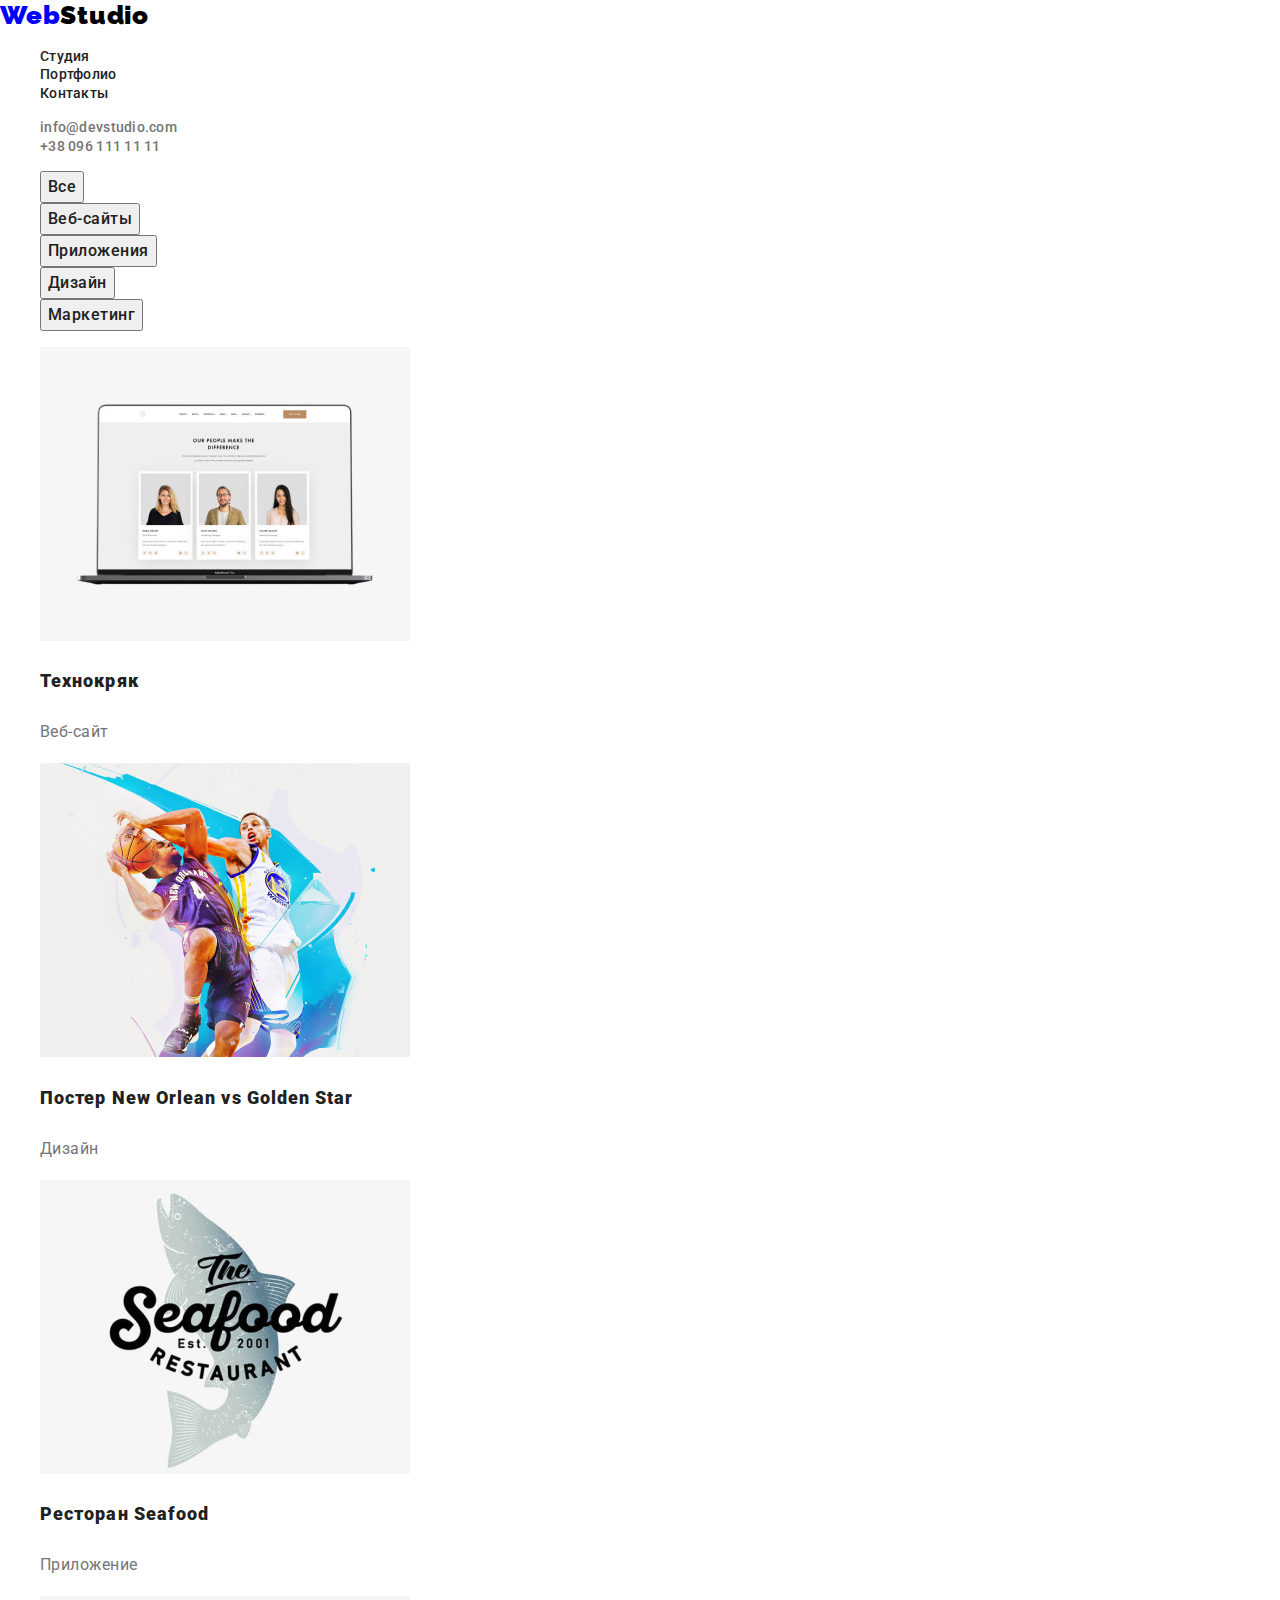
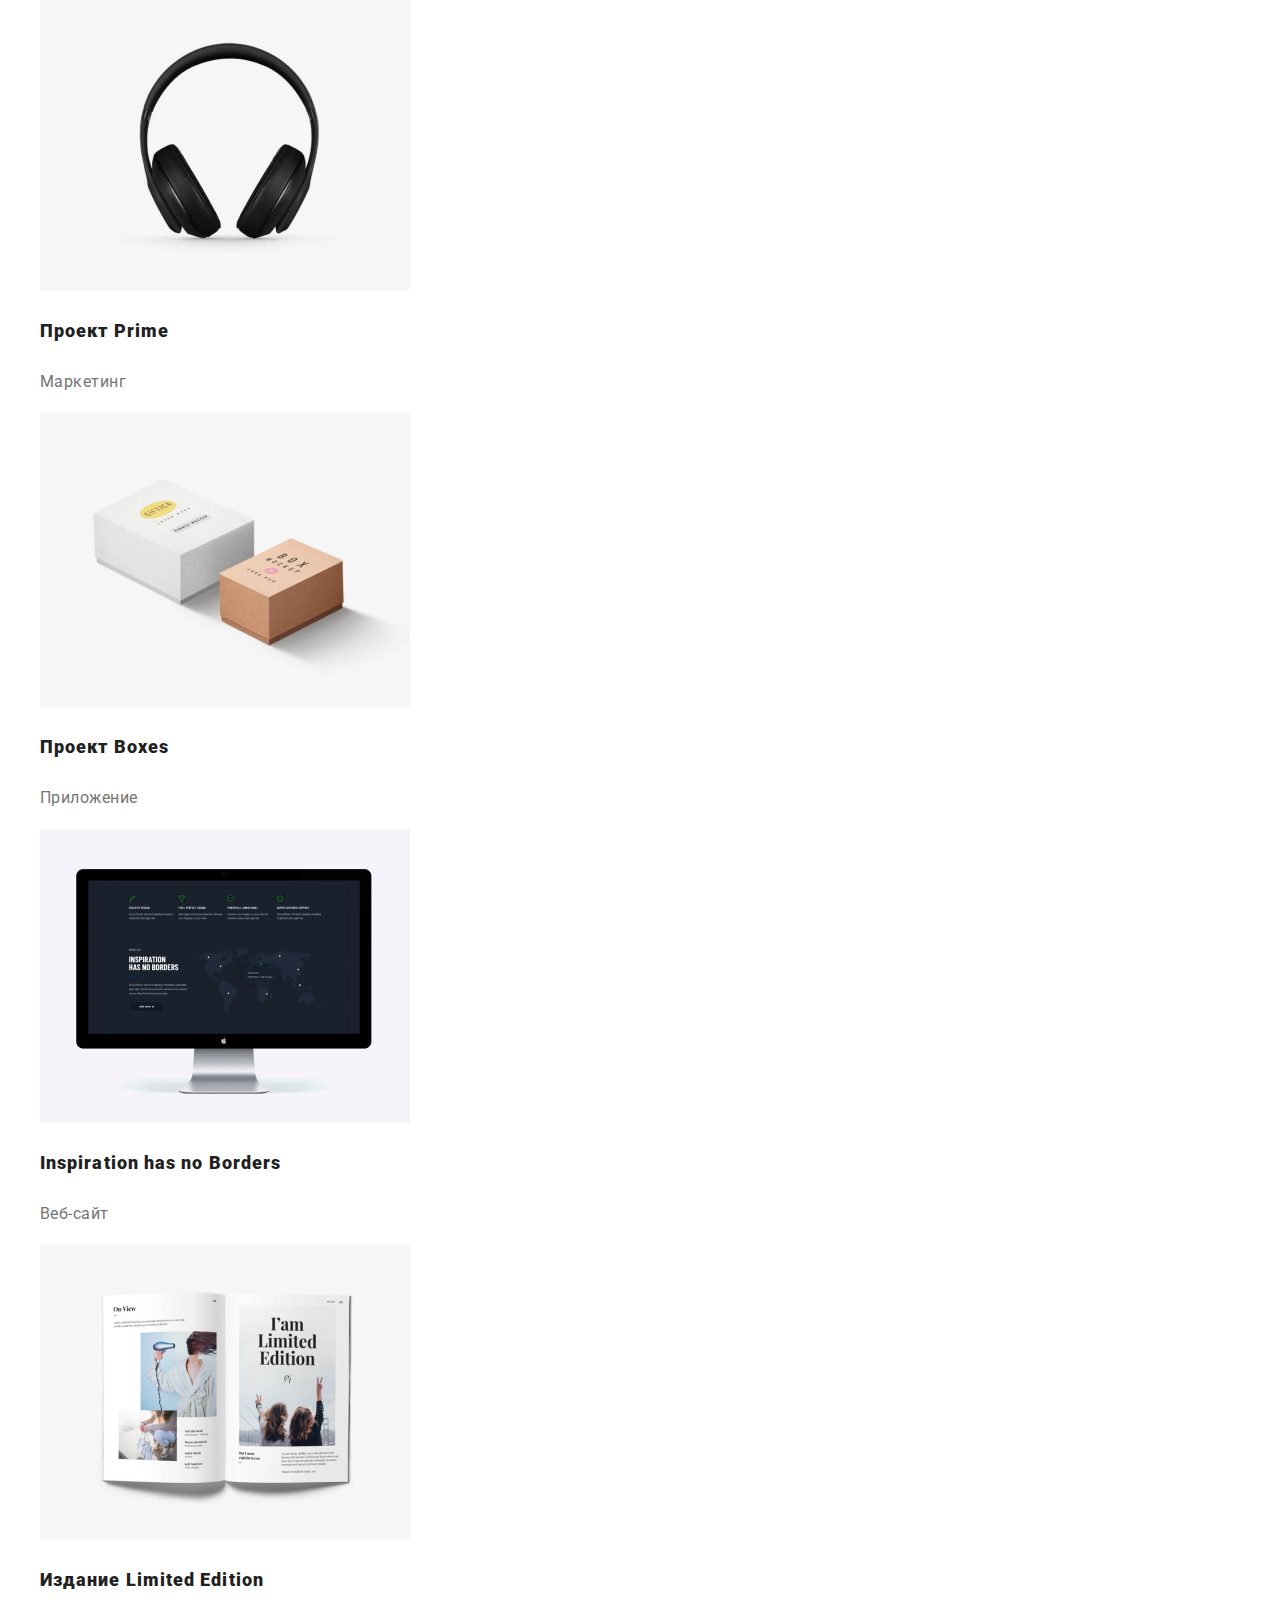
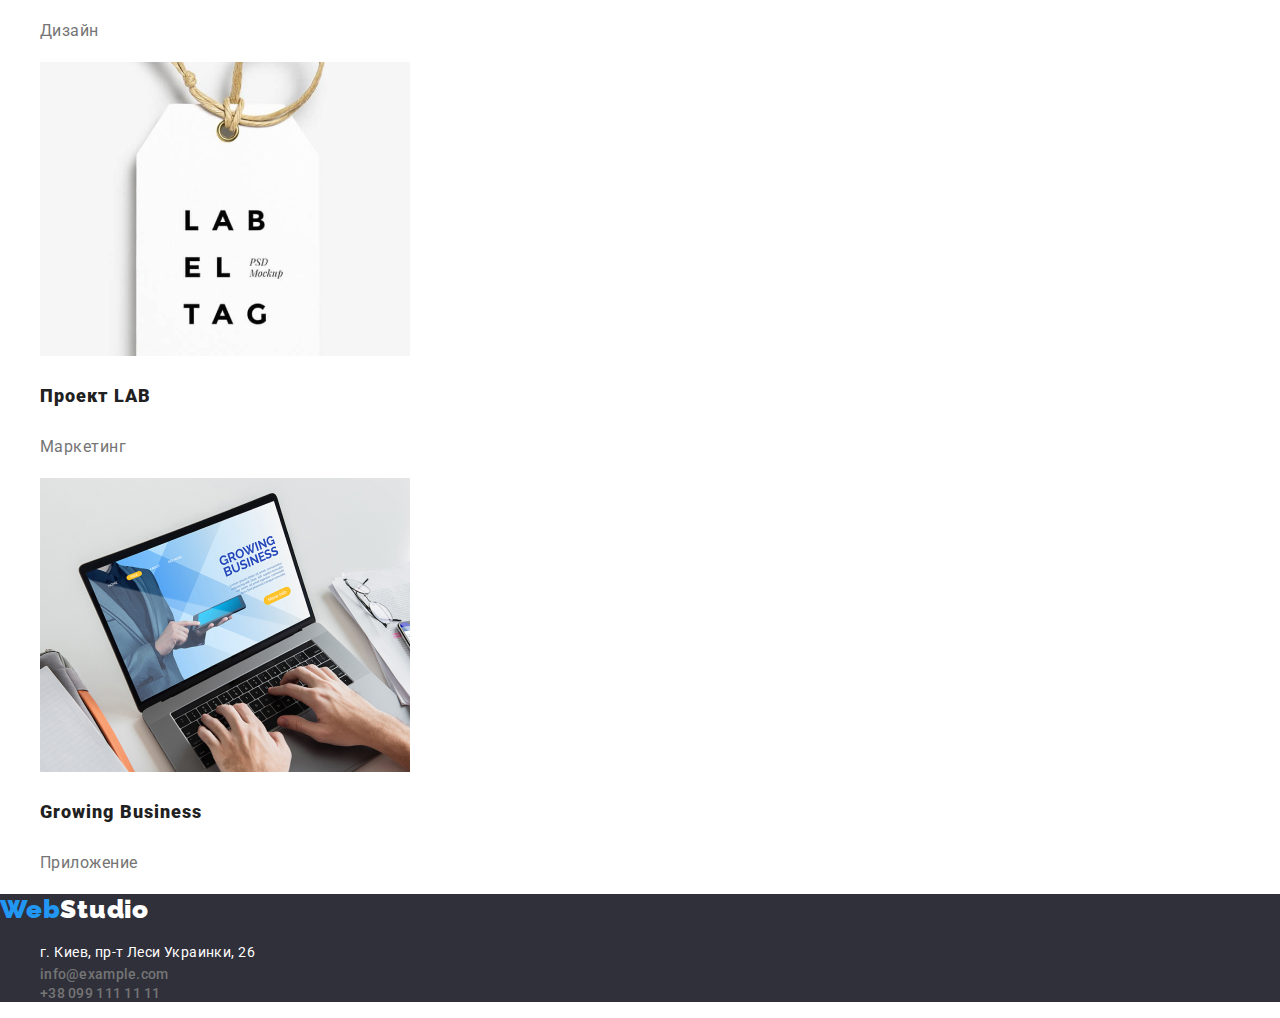
==== portfolio.html @ b01a0e2f "third homework" ====
<!DOCTYPE html>
<html lang="en">
  <head>
    <meta charset="UTF-8" />
    <meta name="viewport" content="width=device-width, initial-scale=1.0" />
    <title>Портфолио</title>
    <link rel="preconnect" href="https://fonts.gstatic.com" />
    <link
      href="https://fonts.googleapis.com/css2?family=Raleway:wght@700&family=Roboto:wght@400;500;700;900&display=swap"
      rel="stylesheet"
    />
    <link
      rel="stylesheet"
      href="https://cdnjs.cloudflare.com/ajax/libs/modern-normalize/1.0.0/modern-normalize.min.css"
    />
    <link rel="stylesheet" href="css/style.css" />
  </head>
  <body>
    <header>
      <nav class="nav-list">
        <a class="logo" href="index.html">
          Web<span class="logo-style">Studio</span></a
        >

        <ul>
          <li><a class="nav-links" href="./index.html">Студия</a></li>
          <li><a class="nav-links" href="./portfolio.html"> Портфолио </a></li>
          <li><a class="nav-links" href="#"> Контакты</a></li>
        </ul>
      </nav>
      <ul>
        <li class="mail">
          <a class="contact-info" href="mailto:info@devstudio.com">
            info@devstudio.com</a
          >
        </li>
        <li class="tel">
          <a class="contact-info" href="tel:+380961111111">
            +38 096 111 11 11</a
          >
        </li>
      </ul>
    </header>
    <main>
      <h1 hidden>filters</h1>
      <section>
        <ul>
          <li><button type="button" class="filter-button">Все</button></li>
          <li>
            <button type="button" class="filter-button">Веб-сайты</button>
          </li>
          <li>
            <button type="button" class="filter-button">Приложения</button>
          </li>
          <li><button type="button" class="filter-button">Дизайн</button></li>
          <li>
            <button type="button" class="filter-button">Маркетинг</button>
          </li>
        </ul>
        <h2 hidden>projects</h2>
        <ul class="projects-list">
          <li>
            <a href="#">
              <img
                src="./portfolio.html.img/techno-crack.jpg"
                width="370"
                height="294"
                alt="list of three persons on the laptop"
              />
              <h3>Технокряк</h3>
              <p>Веб-сайт</p>
            </a>
          </li>
          <li>
            <a href="#">
              <img
                src="./portfolio.html.img/poster.jpg"
                width="370"
                height="294"
                alt="New Orlean vs Golden Star Poster"
              />
              <h3>Постер New Orlean vs Golden Star</h3>
              <p>Дизайн</p>
            </a>
          </li>
          <li>
            <a href="#">
              <img
                src="./portfolio.html.img/seafood.jpg"
                width="370"
                height="294"
                alt="the seafood restaurant logo"
              />
              <h3>Ресторан Seafood</h3>
              <p>Приложение</p>
            </a>
          </li>
          <li>
            <a href="#">
              <img
                src="./portfolio.html.img/headphones.jpg"
                width="370"
                height="294"
                alt="headphones "
              />
              <h3>Проект Prime</h3>
              <p>Маркетинг</p>
            </a>
          </li>
          <li>
            <a href="#">
              <img
                src="./portfolio.html.img/boxes.jpg"
                width="370"
                height="294"
                alt="brown and white boxes"
              />
              <h3>Проект Boxes</h3>
              <p>Приложение</p>
            </a>
          </li>
          <li>
            <a href="#">
              <img
                src="./portfolio.html.img/monitor.jpg"
                width="370"
                height="294"
                alt="monitor with information on it "
              />
              <h3>Inspiration has no Borders</h3>
              <p>Веб-сайт</p>
            </a>
          </li>
          <li>
            <a href="#">
              <img
                src="./portfolio.html.img/limited-edition.jpg"
                width="370"
                height="294"
                alt="a book "
              />
              <h3>Издание Limited Edition</h3>
              <p>Дизайн</p>
            </a>
          </li>
          <li>
            <a href="#">
              <img
                src="./portfolio.html.img/lab.jpg"
                width="370"
                height="294"
                alt="labeltag"
              />
              <h3>Проект LAB</h3>
              <p>Маркетинг</p>
            </a>
          </li>
          <li>
            <a href="#">
              <img
                src="./portfolio.html.img/growing-buisiness.jpg"
                width="370"
                height="294"
                alt="a person works on laptop "
              />
              <h3>Growing Business</h3>
              <p>Приложение</p>
            </a>
          </li>
        </ul>
      </section>
    </main>
    <footer class="footer">
      <a href="index.html" class="logo">
        Web<span class="footer-logo-style">Studio</span></a
      >
      <address class="main-contacts">
        <ul>
          <li>
            <a
              class="address-on-map"
              href="https://goo.gl/maps/1etui27LHii61bxHA"
              target="_blank"
              ><span class="google-maps"
                >г. Киев, пр-т Леси Украинки, 26</span
              ></a
            >
          </li>
          <li>
            <a class="contact-info" href="mailto:info@example.com"
              >info@example.com</a
            >
          </li>
          <li>
            <a class="contact-info" href="tel:+380991111111">
              +38 099 111 11 11</a
            >
          </li>
        </ul>
      </address>
    </footer>
  </body>
</html>
---- css/style.css ----
:root {
  --mostly-used-color: #212121;
  --second-level-color: #757575;
  --accent-color: #2196f3;
}

body {
  color: var(--mostly-used-color);
  font-family: Roboto, sans-serif;
}

li {
  list-style: none;
}
a {
  text-decoration: none;
  color: inherit;
}

/* ========HEADER STYLES==========*/
.logo {
  font-family: Raleway;
  font-weight: 900;
  font-size: 26px;
  line-height: 1.192;
  letter-spacing: 0.03em;
  color: #2196f3;
}

.logo-style {
  color: #000000;
}

.nav-links {
  font-weight: 500;
  font-size: 14px;
  line-height: 1.142;
  letter-spacing: 0.02em;
}

.logo:hover,
.logo:focus {
  color: blue;
}
.nav-links:hover,
.nav-links:focus {
  color: var(--accent-color);
}

.contact-info {
  font-weight: 500;
  font-size: 14px;
  line-height: 1.142;
  letter-spacing: 0.02em;
  color: var(--second-level-color);
}
.contact-info:hover,
.contact-info:focus {
  color: #2196f3;
}
/* =========HERE ENDS HEADER STYLES====== */

/* ========== HERO STYLES ========= */
.solutions {
  font-weight: 900;
  font-size: 44px;
  line-height: 1.363;
  text-align: center;
  letter-spacing: 0.06em;
  text-transform: uppercase;
  color: #ffffff;
}

.hero-background {
  background-color: #2f303a;
}

.services {
  font-weight: 900;
  font-size: 16px;
  line-height: 1.875;
  text-align: center;
  letter-spacing: 0.06em;
  color: #ffffff;
  background-color: var(--accent-color);
  box-shadow: 0px 4px 4px rgba(0, 0, 0, 0.15);
  border-radius: 4px;
}

.services:hover,
.services:focus {
  color: black;
}
/* =========HERE ENDS HERO STYLES======== */

/* ===========MAIN STYLES==========  */
.opportunities-title {
  font-weight: 900;
  font-size: 14px;
  line-height: 1.142;
  letter-spacing: 0.03em;
  text-transform: uppercase;
}
.opportunities-description {
  font-weight: 400;
  font-size: 14px;
  line-height: 1.714;
  letter-spacing: 0.03em;
  color: var(--second-level-color);
}

.section-title {
  font-weight: 900;
  font-size: 36px;
  line-height: 1.167;
  text-align: center;
  letter-spacing: 0.03em;
}
.members-name {
  font-weight: 500;
  font-size: 16px;
  line-height: 1.187;
  letter-spacing: 0.03em;
}

.members-position {
  font-weight: 400;
  font-size: 16px;
  line-height: 1.187;
  letter-spacing: 0.03em;
  color: var(--second-level-color);
}
/* ==========HERE ENDS MAIN STYLES========== */

/* =========FOOTER STYLES========== */
.footer {
  background-color: #2f303a;
}

.footer-logo-style {
  color: #ffffff;
}

.main-contacts{font-family: inherit;
font-style: inherit;}
}

.google-maps{
font-weight: 400;
font-size: 14px;
line-height: 1.714;
letter-spacing: 0.03em;
color: #FFFFFF;
}

.address-on-map {
  font-weight: 400;
  font-size: 14px;
  line-height: 1.714;
  letter-spacing: 0.03em;
  color: #ffffff;
}
.address-on-map:hover,
.address-on-map:focus {
  color: var(--accent-color);
}
/* =======HERE ENDS FOOTER STYLES========= */

/* ======PORTFOLIO.HTML STYLES-"MAIN" PART======== */
.filter-button {
  font-weight: 500;
  font-size: 16px;
  line-height: 1.625;
  letter-spacing: 0.03em;
  color: var(--mostly-used-color);
}
.filter-button:hover,
.filter-button:focus {
  color: var(--accent-color);
}

.projects-list h3 {
  font-weight: 900;
  font-size: 18px;
  line-height: 2;
  letter-spacing: 0.06em;
  color: var(--mostly-used-color);
}
.projects-list p {
  font-weight: 400;
  font-size: 16px;
  line-height: 1.875;
  letter-spacing: 0.03em;
  color: var(--second-level-color);
}

.projects-list h3:hover,
.projects-list h3:focus {
  color: var(--accent-color);
}
.projects-list p:hover,
:focus {
  color: var(--accent-color);
}
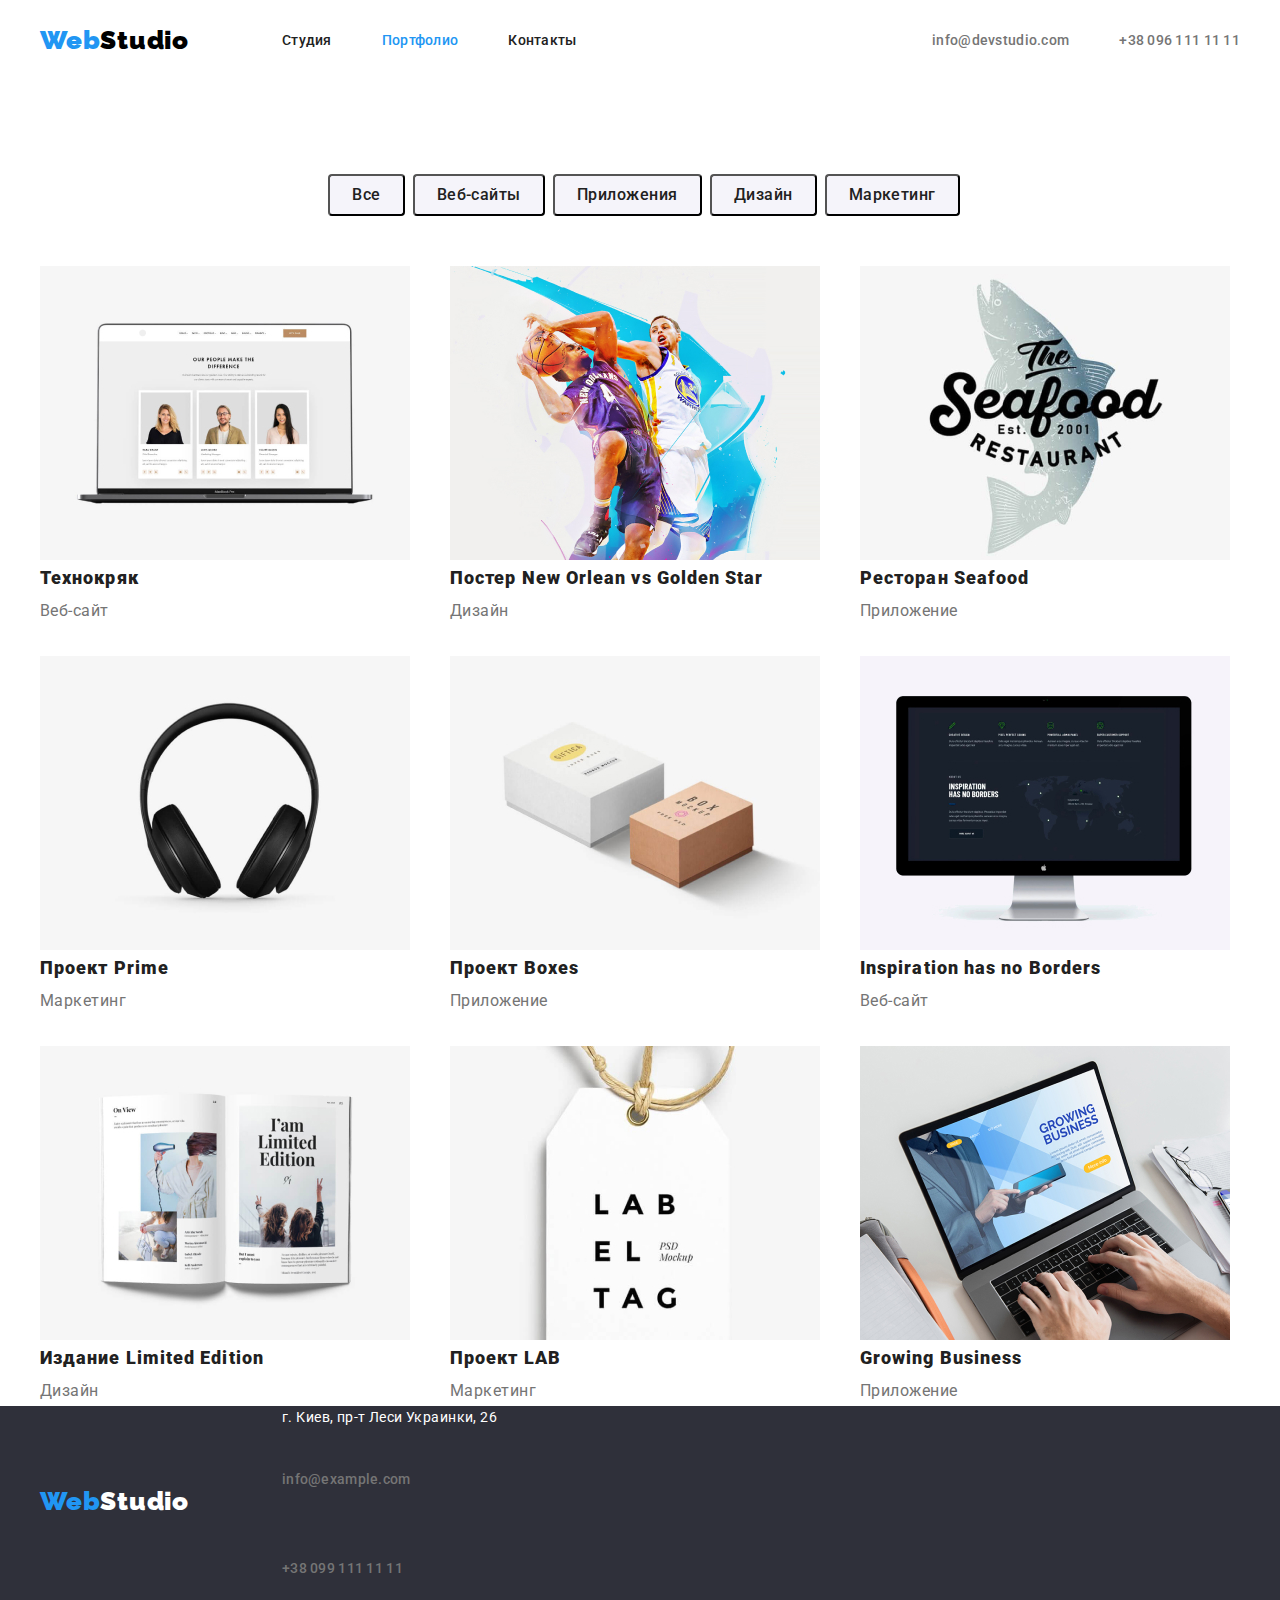
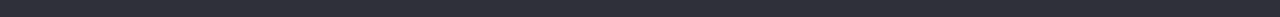
==== commit 85a93d71: "homework-3" ====
--- a/portfolio.html
+++ b/portfolio.html
@@ -16,35 +16,41 @@
     <link rel="stylesheet" href="css/style.css" />
   </head>
   <body>
-    <header>
-      <nav class="nav-list">
-        <a class="logo" href="index.html">
-          Web<span class="logo-style">Studio</span></a
-        >
-
-        <ul>
-          <li><a class="nav-links" href="./index.html">Студия</a></li>
-          <li><a class="nav-links" href="./portfolio.html"> Портфолио </a></li>
-          <li><a class="nav-links" href="#"> Контакты</a></li>
+    <header class="page-header">
+      <div class="container">
+        <nav class="site-nav">
+          <a class="logo" href="index.html">
+            Web<span class="logo-style">Studio</span></a
+          >
+          <ul class="flex-list">
+            <li class="flex-list-item">
+              <a class="nav-links " href="./index.html">Студия</a>
+            </li>
+            <li class="flex-list-item">
+              <a class="nav-links current" href="./portfolio.html"> Портфолио </a>
+            </li>
+            <li class="flex-list-item">
+              <a class="nav-links" href="#"> Контакты</a>
+            </li>
+          </ul>
+        </nav>
+        <ul class="contacts-nav">
+          <li class="contacts-nav-item">
+            <a class="contact-info" href="mailto:info@devstudio.com">
+              info@devstudio.com</a
+            >
+          </li>
+          <li class="contacts-nav-item">
+            <a class="contact-info" href="tel:+380961111111">
+              +38 096 111 11 11</a
+            >
+          </li>
         </ul>
-      </nav>
-      <ul>
-        <li class="mail">
-          <a class="contact-info" href="mailto:info@devstudio.com">
-            info@devstudio.com</a
-          >
-        </li>
-        <li class="tel">
-          <a class="contact-info" href="tel:+380961111111">
-            +38 096 111 11 11</a
-          >
-        </li>
-      </ul>
-    </header>
+      </div>
     <main>
       <h1 hidden>filters</h1>
       <section>
-        <ul>
+        <ul class="filter-button-list">
           <li><button type="button" class="filter-button">Все</button></li>
           <li>
             <button type="button" class="filter-button">Веб-сайты</button>
@@ -58,8 +64,9 @@
           </li>
         </ul>
         <h2 hidden>projects</h2>
-        <ul class="projects-list">
-          <li>
+        
+          <ul class="projects-list ">
+          <li class="projects-list-item">
             <a href="#">
               <img
                 src="./portfolio.html.img/techno-crack.jpg"
@@ -71,7 +78,7 @@
               <p>Веб-сайт</p>
             </a>
           </li>
-          <li>
+          <li class="projects-list-item">
             <a href="#">
               <img
                 src="./portfolio.html.img/poster.jpg"
@@ -83,7 +90,7 @@
               <p>Дизайн</p>
             </a>
           </li>
-          <li>
+          <li class="projects-list-item">
             <a href="#">
               <img
                 src="./portfolio.html.img/seafood.jpg"
@@ -95,7 +102,7 @@
               <p>Приложение</p>
             </a>
           </li>
-          <li>
+          <li class="projects-list-item">
             <a href="#">
               <img
                 src="./portfolio.html.img/headphones.jpg"
@@ -107,7 +114,7 @@
               <p>Маркетинг</p>
             </a>
           </li>
-          <li>
+          <li class="projects-list-item">
             <a href="#">
               <img
                 src="./portfolio.html.img/boxes.jpg"
@@ -119,7 +126,7 @@
               <p>Приложение</p>
             </a>
           </li>
-          <li>
+          <li class="projects-list-item">
             <a href="#">
               <img
                 src="./portfolio.html.img/monitor.jpg"
@@ -131,7 +138,7 @@
               <p>Веб-сайт</p>
             </a>
           </li>
-          <li>
+          <li class="projects-list-item">
             <a href="#">
               <img
                 src="./portfolio.html.img/limited-edition.jpg"
@@ -143,7 +150,7 @@
               <p>Дизайн</p>
             </a>
           </li>
-          <li>
+          <li class="projects-list-item">
             <a href="#">
               <img
                 src="./portfolio.html.img/lab.jpg"
@@ -155,7 +162,7 @@
               <p>Маркетинг</p>
             </a>
           </li>
-          <li>
+          <li class="projects-list-item">
             <a href="#">
               <img
                 src="./portfolio.html.img/growing-buisiness.jpg"
@@ -168,35 +175,38 @@
             </a>
           </li>
         </ul>
+      
       </section>
     </main>
-    <footer class="footer">
-      <a href="index.html" class="logo">
+   <footer class="footer">
+     <div class="container"> <a href="index.html" class="logo">
         Web<span class="footer-logo-style">Studio</span></a
       >
       <address class="main-contacts">
-        <ul>
-          <li>
-            <a
-              class="address-on-map"
-              href="https://goo.gl/maps/1etui27LHii61bxHA"
-              target="_blank"
-              ><span class="google-maps"
-                >г. Киев, пр-т Леси Украинки, 26</span
-              ></a
-            >
-          </li>
-          <li>
-            <a class="contact-info" href="mailto:info@example.com"
-              >info@example.com</a
-            >
-          </li>
-          <li>
-            <a class="contact-info" href="tel:+380991111111">
-              +38 099 111 11 11</a
-            >
-          </li>
-        </ul>
+       
+          <ul>
+            <li>
+              <a
+                class="address-on-map"
+                href="https://goo.gl/maps/1etui27LHii61bxHA"
+                target="_blank"
+                ><span class=""
+                  >г. Киев, пр-т Леси Украинки, 26</span
+                ></a
+              >
+            </li>
+            <li>
+              <a class="contact-info" href="mailto:info@example.com"
+                >info@example.com</a
+              >
+            </li>
+            <li>
+              <a class="contact-info" href="tel:+380991111111">
+                +38 099 111 11 11</a
+              >
+            </li>
+          </ul>
+        </div>
       </address>
     </footer>
   </body>
--- a/css/style.css
+++ b/css/style.css
@@ -8,6 +8,22 @@
   color: var(--mostly-used-color);
   font-family: Roboto, sans-serif;
 }
+ul,
+ol {
+  padding: 0;
+  margin: 0;
+}
+
+h1,
+h2,
+h3,
+h4,
+h5,
+h6,
+p {
+  margin: 0;
+  padding: 0;
+}
 
 li {
   list-style: none;
@@ -17,9 +33,43 @@
   color: inherit;
 }
 
+img {
+  display: block;
+}
+
 /* ========HEADER STYLES==========*/
+
+.page-header .container {
+  display: flex;
+  width: 1230px;
+  padding-right: 15px;
+  padding-left: 15px;
+  margin: 0 auto;
+  align-items: center;
+}
+
+.site-nav {
+  display: flex;
+  align-items: center;
+}
+.flex-list {
+  display: flex;
+}
+.flex-list .flex-list-item:not(:last-child) {
+  margin-right: 50px;
+}
+.contacts-nav {
+  display: flex;
+  margin-left: auto;
+}
+
+.contacts-nav .contacts-nav-item:not(:last-child) {
+  margin-right: 50px;
+}
+
 .logo {
   font-family: Raleway;
+  margin-right: 93px;
   font-weight: 900;
   font-size: 26px;
   line-height: 1.192;
@@ -33,9 +83,16 @@
 
 .nav-links {
   font-weight: 500;
-  font-size: 14px;
+  display: block;
+  font-size: 14px;
+  padding-bottom: 32px;
+  padding-top: 32px;
   line-height: 1.142;
   letter-spacing: 0.02em;
+}
+
+.current {
+  color: var(--accent-color);
 }
 
 .logo:hover,
@@ -47,6 +104,11 @@
   color: var(--accent-color);
 }
 
+.page-header .contact-info {
+  padding-top: 32px;
+  padding-bottom: 32px;
+}
+
 .contact-info {
   font-weight: 500;
   font-size: 14px;
@@ -63,6 +125,8 @@
 /* ========== HERO STYLES ========= */
 .solutions {
   font-weight: 900;
+  margin-top: 0;
+  margin-bottom: 40px;
   font-size: 44px;
   line-height: 1.363;
   text-align: center;
@@ -71,8 +135,9 @@
   color: #ffffff;
 }
 
-.hero-background {
+.hero-description {
   background-color: #2f303a;
+  text-align: center;
 }
 
 .services {
@@ -94,12 +159,38 @@
 /* =========HERE ENDS HERO STYLES======== */
 
 /* ===========MAIN STYLES==========  */
+
+.main-part .container {
+  display: flex;
+  width: 1230px;
+  margin: 0 auto;
+}
+
+.opportunities-list {
+  display: flex;
+  width: 1230px;
+  padding-right: 15px;
+  padding-left: 15px;
+}
+
+.opportunities-list-item {
+  width: 270px;
+  margin-top: 94px;
+  margin-right: 30px;
+  margin-left: auto;
+}
+
+.opportunities-list-item:last-child {
+  margin-right: 0px;
+}
 .opportunities-title {
   font-weight: 900;
   font-size: 14px;
   line-height: 1.142;
   letter-spacing: 0.03em;
   text-transform: uppercase;
+  margin-bottom: 10px;
+  align-items: center;
 }
 .opportunities-description {
   font-weight: 400;
@@ -114,13 +205,71 @@
   font-size: 36px;
   line-height: 1.167;
   text-align: center;
-  letter-spacing: 0.03em;
-}
+  margin-top: 94px;
+  letter-spacing: 0.03em;
+}
+
+.doings .container {
+  display: flex;
+  width: 1230px;
+  margin: 0 auto;
+  padding-left: 15px;
+  padding-right: 15px;
+}
+
+.doings-list {
+  display: flex;
+  padding-left: 15px;
+  padding-right: 15px;
+  margin-left: auto;
+  margin-bottom: 0px;
+}
+
+.doings-images {
+  margin-top: 50px;
+}
+.doings-images:not(:last-child) {
+  margin-right: 30px;
+}
+
+.team .container {
+  display: flex;
+  width: 1230px;
+  margin-left: auto;
+  margin-right: auto;
+  margin-top: 0px;
+  margin-bottom: 94px;
+  padding-left: 15px;
+  padding-right: 15px;
+  text-align: center;
+}
+
+.team-list {
+  display: flex;
+  width: 1230px;
+}
+
+.team-list-item {
+  margin-right: 30px;
+  box-shadow: 0px 1px 3px rgba(0, 0, 0, 0.12), 0px 1px 1px rgba(0, 0, 0, 0.14),
+    0px 2px 1px rgba(0, 0, 0, 0.2);
+  border-radius: 0px 0px 4px 4px;
+}
+
+.team-list-item:last-child {
+  margin-right: 0px;
+}
+
+.our-team {
+  margin-bottom: 50px;
+}
+
 .members-name {
   font-weight: 500;
   font-size: 16px;
   line-height: 1.187;
   letter-spacing: 0.03em;
+  margin-top: 30px;
 }
 
 .members-position {
@@ -129,6 +278,8 @@
   line-height: 1.187;
   letter-spacing: 0.03em;
   color: var(--second-level-color);
+  margin-top: 10px;
+  margin-bottom: 30px;
 }
 /* ==========HERE ENDS MAIN STYLES========== */
 
@@ -136,29 +287,49 @@
 .footer {
   background-color: #2f303a;
 }
+.footer .logo {
+  margin-bottom: 20px;
+  display: block;
+}
 
 .footer-logo-style {
   color: #ffffff;
 }
 
-.main-contacts{font-family: inherit;
-font-style: inherit;}
-}
-
-.google-maps{
-font-weight: 400;
-font-size: 14px;
-line-height: 1.714;
-letter-spacing: 0.03em;
-color: #FFFFFF;
+.main-contacts {
+  font-family: inherit;
+  font-style: inherit;
+}
+
+.main-contacts .contact-info {
+  margin-bottom: 9px;
+  display: block;
+}
+
+.footer .container {
+  width: 1230px;
+  padding-right: 15px;
+  padding-left: 15px;
+  margin-left: auto;
+  margin-right: auto;
+}
+
+.google-maps {
+  font-weight: 400;
+  font-size: 14px;
+  line-height: 1.714;
+  letter-spacing: 0.03em;
+  color: #ffffff;
 }
 
 .address-on-map {
   font-weight: 400;
+  display: block;
   font-size: 14px;
   line-height: 1.714;
   letter-spacing: 0.03em;
   color: #ffffff;
+  margin-bottom: 9px;
 }
 .address-on-map:hover,
 .address-on-map:focus {
@@ -167,16 +338,57 @@
 /* =======HERE ENDS FOOTER STYLES========= */
 
 /* ======PORTFOLIO.HTML STYLES-"MAIN" PART======== */
+
+.filter-button-list {
+  padding-right: 15px;
+  padding-left: 15px;
+  display: flex;
+  justify-content: center;
+  margin-top: 94px;
+}
+
 .filter-button {
   font-weight: 500;
+  padding-left: 22px;
+  padding-right: 22px;
+  padding-top: 6px;
+  padding-bottom: 6px;
   font-size: 16px;
   line-height: 1.625;
   letter-spacing: 0.03em;
   color: var(--mostly-used-color);
-}
+  margin-left: 8px;
+  background: #f5f4fa;
+  border-radius: 4px;
+}
+
 .filter-button:hover,
 .filter-button:focus {
   color: var(--accent-color);
+}
+
+.projects-list {
+  display: flex;
+  flex-wrap: wrap;
+  width: 1230px;
+  padding-right: 15px;
+  padding-left: 15px;
+  margin-left: auto;
+  margin-right: auto;
+  margin-top: 50px;
+}
+
+.projects-list-item {
+  width: 380px;
+  margin-bottom: 30px;
+  margin-right: 30px;
+}
+
+.projects-list-item:nth-child(3n) {
+  margin-right: 0px;
+}
+.projects-list-item:nth-last-child(-n + 3) {
+  margin-bottom: 0px;
 }
 
 .projects-list h3 {
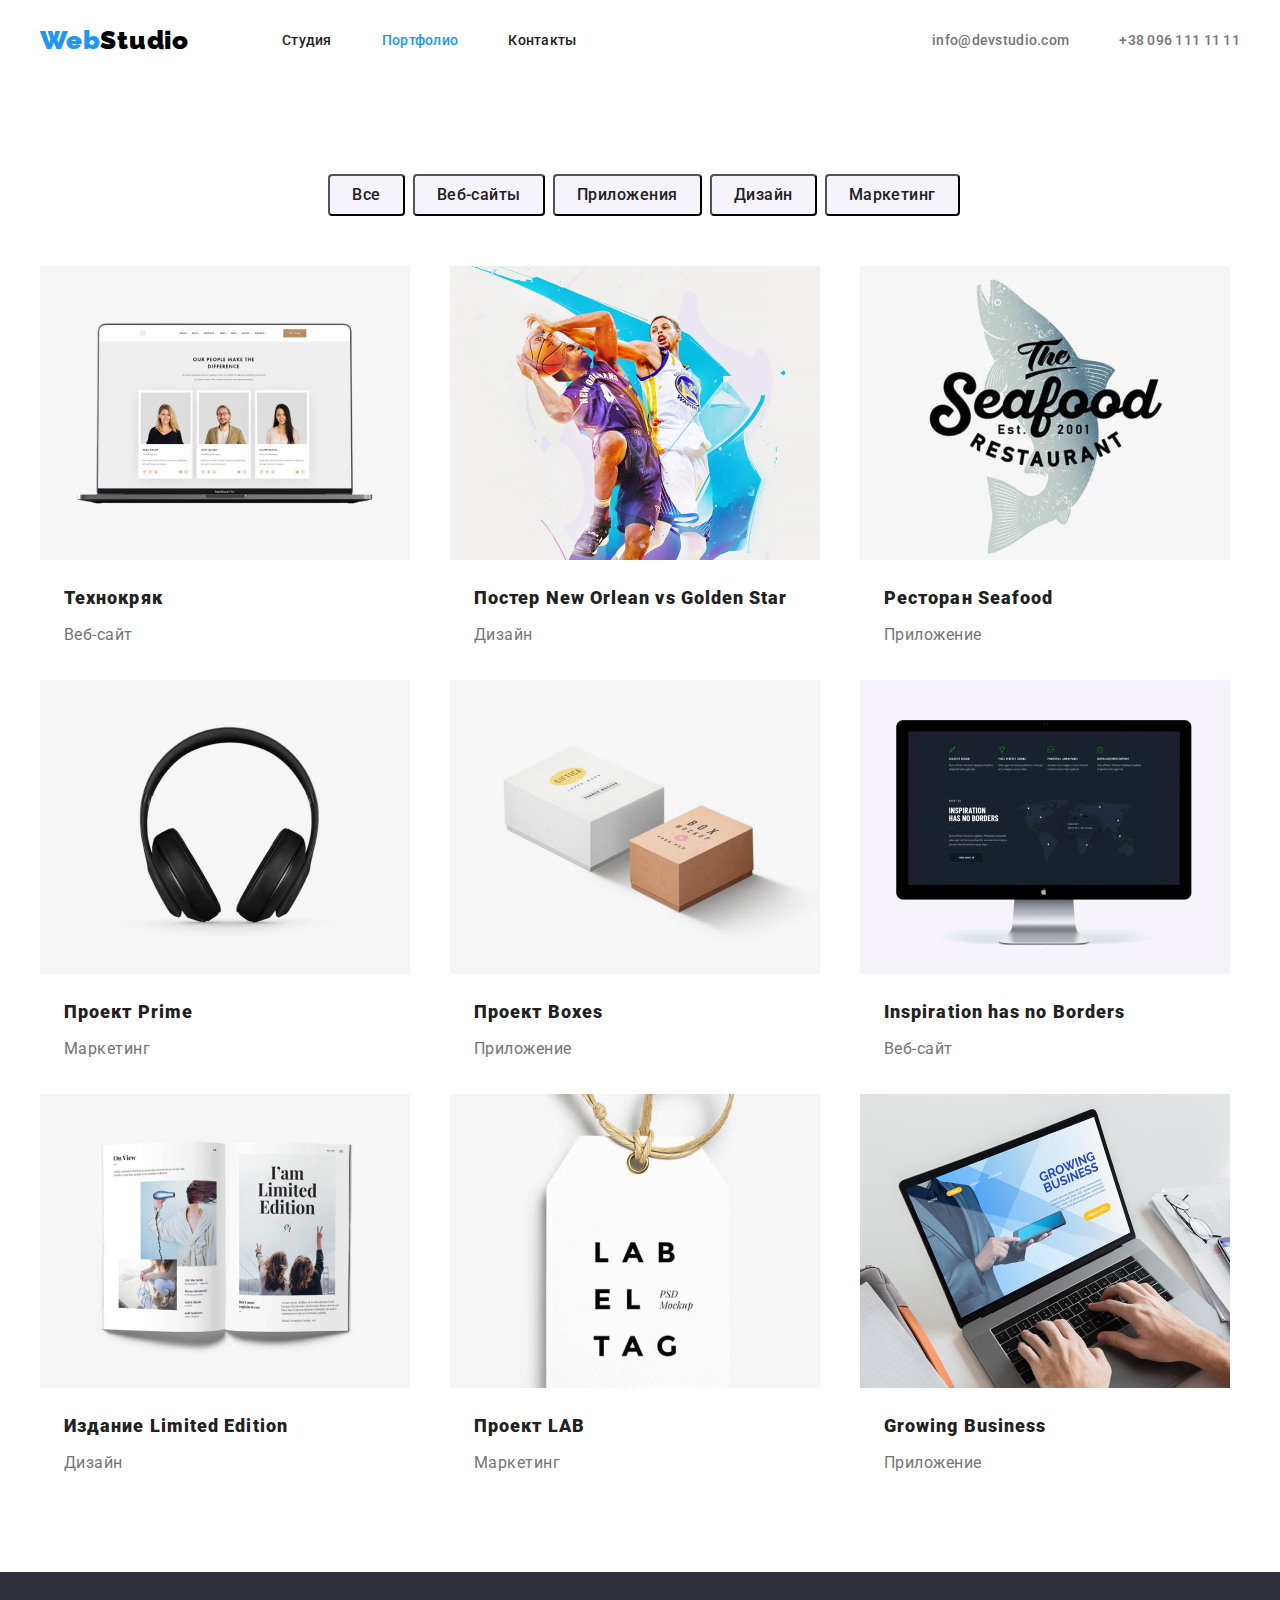
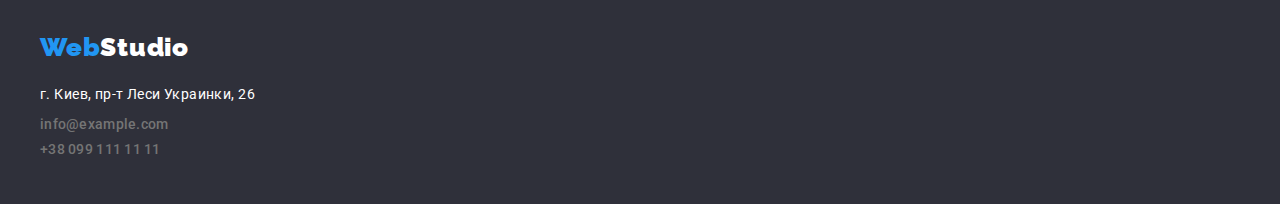
==== commit 3fb16b16: "homework 3 is done" ====
--- a/portfolio.html
+++ b/portfolio.html
@@ -24,10 +24,12 @@
           >
           <ul class="flex-list">
             <li class="flex-list-item">
-              <a class="nav-links " href="./index.html">Студия</a>
+              <a class="nav-links" href="./index.html">Студия</a>
             </li>
             <li class="flex-list-item">
-              <a class="nav-links current" href="./portfolio.html"> Портфолио </a>
+              <a class="nav-links current" href="./portfolio.html">
+                Портфолио
+              </a>
             </li>
             <li class="flex-list-item">
               <a class="nav-links" href="#"> Контакты</a>
@@ -47,6 +49,7 @@
           </li>
         </ul>
       </div>
+    </header>
     <main>
       <h1 hidden>filters</h1>
       <section>
@@ -64,8 +67,8 @@
           </li>
         </ul>
         <h2 hidden>projects</h2>
-        
-          <ul class="projects-list ">
+
+        <ul class="projects-list">
           <li class="projects-list-item">
             <a href="#">
               <img
@@ -175,24 +178,21 @@
             </a>
           </li>
         </ul>
-      
       </section>
     </main>
-   <footer class="footer">
-     <div class="container"> <a href="index.html" class="logo">
-        Web<span class="footer-logo-style">Studio</span></a
-      >
-      <address class="main-contacts">
-       
+    <footer class="footer">
+      <div class="container">
+        <a href="index.html" class="logo">
+          Web<span class="footer-logo-style">Studio</span></a
+        >
+        <address class="main-contacts">
           <ul>
             <li>
               <a
                 class="address-on-map"
                 href="https://goo.gl/maps/1etui27LHii61bxHA"
                 target="_blank"
-                ><span class=""
-                  >г. Киев, пр-т Леси Украинки, 26</span
-                ></a
+                ><span class="">г. Киев, пр-т Леси Украинки, 26</span></a
               >
             </li>
             <li>
@@ -206,8 +206,8 @@
               >
             </li>
           </ul>
-        </div>
-      </address>
+        </address>
+      </div>
     </footer>
   </body>
 </html>
--- a/css/style.css
+++ b/css/style.css
@@ -126,6 +126,7 @@
 .solutions {
   font-weight: 900;
   margin-top: 0;
+
   margin-bottom: 40px;
   font-size: 44px;
   line-height: 1.363;
@@ -137,6 +138,8 @@
 
 .hero-description {
   background-color: #2f303a;
+  padding-top: 200px;
+  height: 600px;
   text-align: center;
 }
 
@@ -286,6 +289,7 @@
 /* =========FOOTER STYLES========== */
 .footer {
   background-color: #2f303a;
+  height: 232px;
 }
 .footer .logo {
   margin-bottom: 20px;
@@ -308,8 +312,10 @@
 
 .footer .container {
   width: 1230px;
-  padding-right: 15px;
-  padding-left: 15px;
+  margin-top: 94px;
+  padding-right: 15px;
+  padding-left: 15px;
+  padding-top: 60px;
   margin-left: auto;
   margin-right: auto;
 }
@@ -392,6 +398,8 @@
 }
 
 .projects-list h3 {
+  margin-top: 20px;
+  margin-left: 24px;
   font-weight: 900;
   font-size: 18px;
   line-height: 2;
@@ -399,6 +407,8 @@
   color: var(--mostly-used-color);
 }
 .projects-list p {
+  margin-top: 4px;
+  margin-left: 24px;
   font-weight: 400;
   font-size: 16px;
   line-height: 1.875;
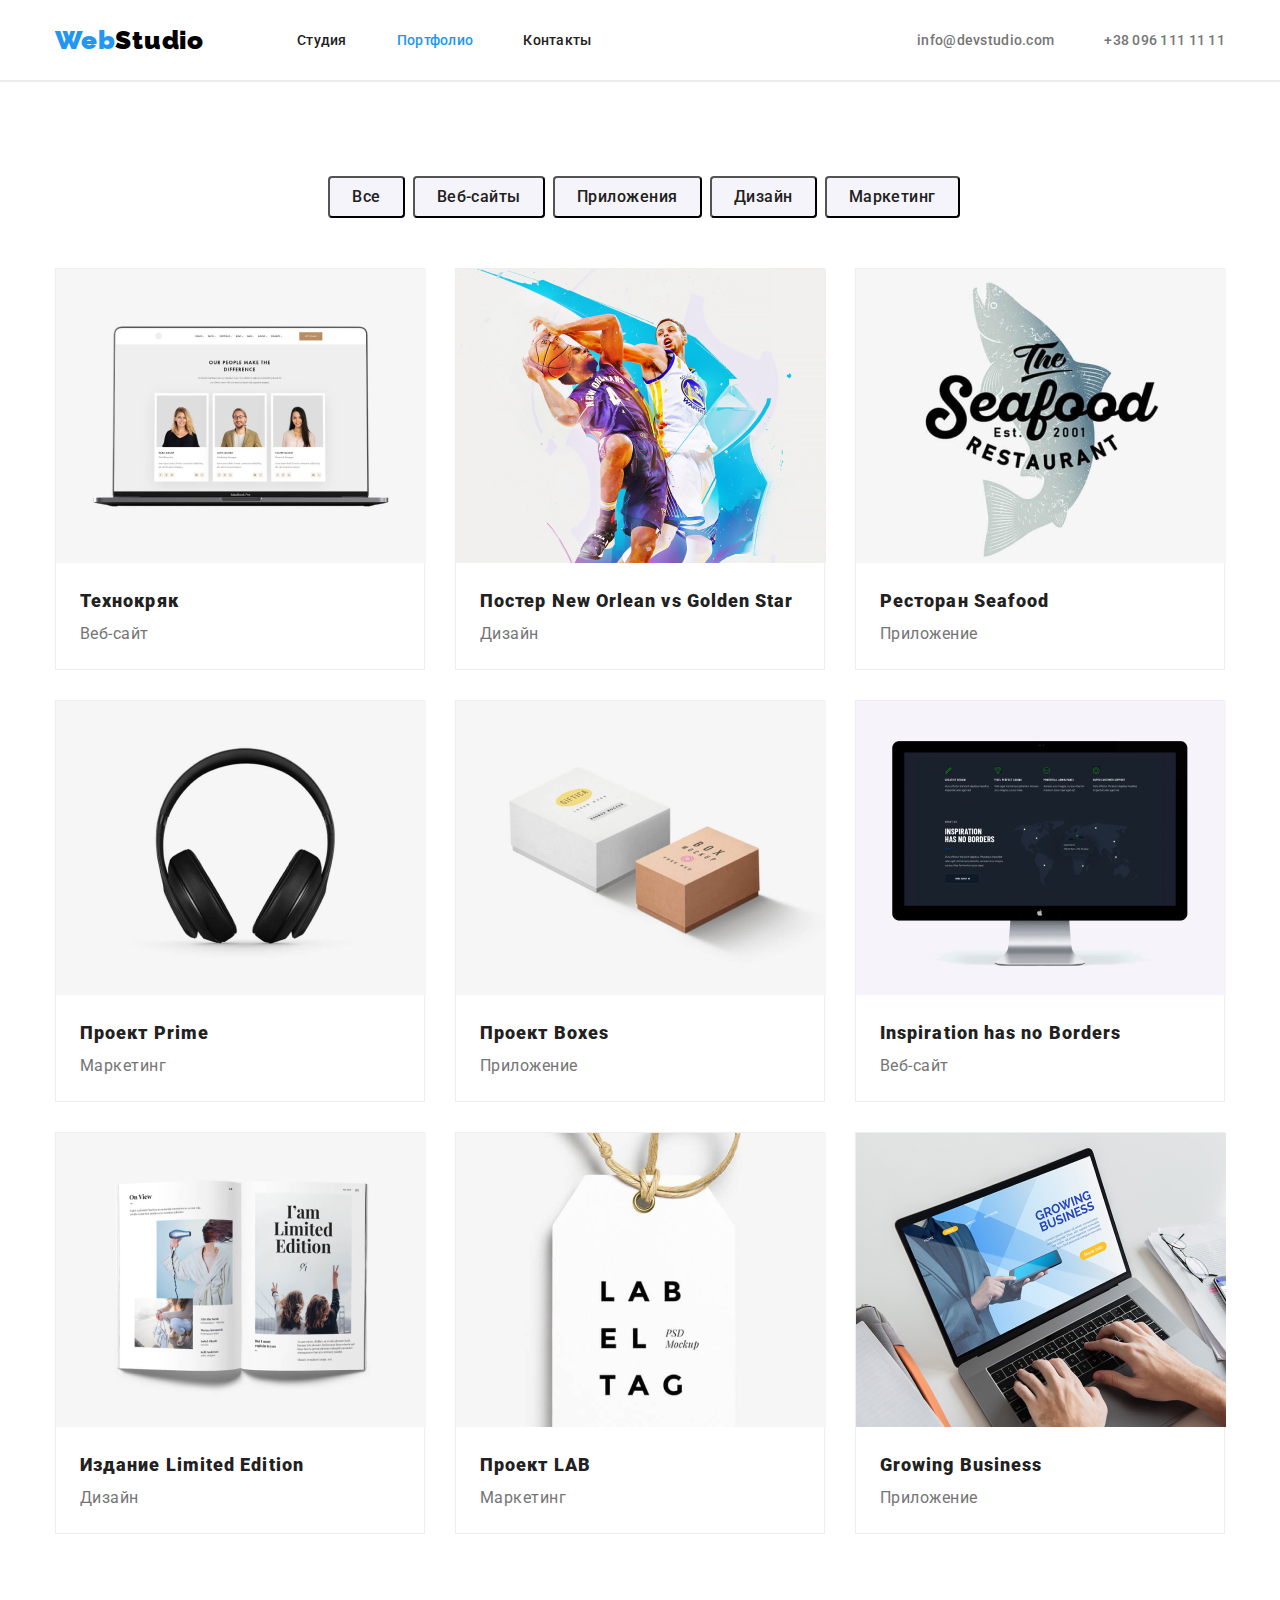
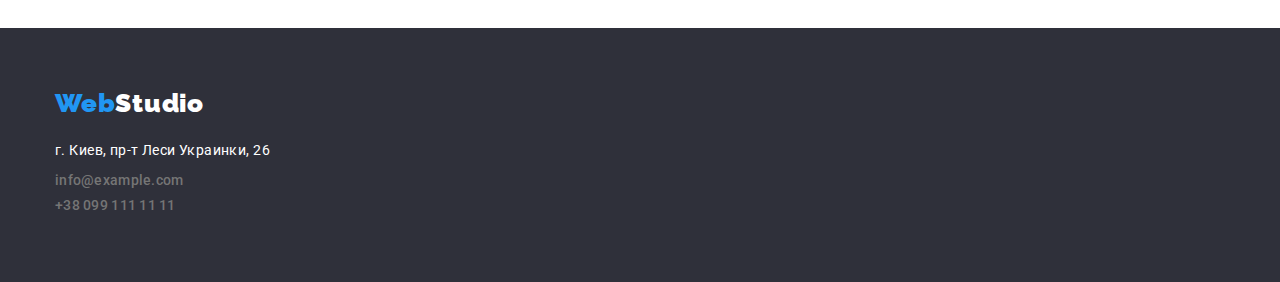
==== commit 3c7e8f30: "guess homework 3 is done" ====
--- a/portfolio.html
+++ b/portfolio.html
@@ -49,10 +49,12 @@
           </li>
         </ul>
       </div>
+
+      <div class="dividing-line"></div>
     </header>
     <main>
       <h1 hidden>filters</h1>
-      <section>
+      <section class="filter-menu">
         <ul class="filter-button-list">
           <li><button type="button" class="filter-button">Все</button></li>
           <li>
@@ -68,116 +70,136 @@
         </ul>
         <h2 hidden>projects</h2>
 
-        <ul class="projects-list">
-          <li class="projects-list-item">
-            <a href="#">
-              <img
-                src="./portfolio.html.img/techno-crack.jpg"
-                width="370"
-                height="294"
-                alt="list of three persons on the laptop"
-              />
-              <h3>Технокряк</h3>
-              <p>Веб-сайт</p>
-            </a>
-          </li>
-          <li class="projects-list-item">
-            <a href="#">
-              <img
-                src="./portfolio.html.img/poster.jpg"
-                width="370"
-                height="294"
-                alt="New Orlean vs Golden Star Poster"
-              />
-              <h3>Постер New Orlean vs Golden Star</h3>
-              <p>Дизайн</p>
-            </a>
-          </li>
-          <li class="projects-list-item">
-            <a href="#">
-              <img
-                src="./portfolio.html.img/seafood.jpg"
-                width="370"
-                height="294"
-                alt="the seafood restaurant logo"
-              />
-              <h3>Ресторан Seafood</h3>
-              <p>Приложение</p>
-            </a>
-          </li>
-          <li class="projects-list-item">
-            <a href="#">
-              <img
-                src="./portfolio.html.img/headphones.jpg"
-                width="370"
-                height="294"
-                alt="headphones "
-              />
-              <h3>Проект Prime</h3>
-              <p>Маркетинг</p>
-            </a>
-          </li>
-          <li class="projects-list-item">
-            <a href="#">
-              <img
-                src="./portfolio.html.img/boxes.jpg"
-                width="370"
-                height="294"
-                alt="brown and white boxes"
-              />
-              <h3>Проект Boxes</h3>
-              <p>Приложение</p>
-            </a>
-          </li>
-          <li class="projects-list-item">
-            <a href="#">
-              <img
-                src="./portfolio.html.img/monitor.jpg"
-                width="370"
-                height="294"
-                alt="monitor with information on it "
-              />
-              <h3>Inspiration has no Borders</h3>
-              <p>Веб-сайт</p>
-            </a>
-          </li>
-          <li class="projects-list-item">
-            <a href="#">
-              <img
-                src="./portfolio.html.img/limited-edition.jpg"
-                width="370"
-                height="294"
-                alt="a book "
-              />
-              <h3>Издание Limited Edition</h3>
-              <p>Дизайн</p>
-            </a>
-          </li>
-          <li class="projects-list-item">
-            <a href="#">
-              <img
-                src="./portfolio.html.img/lab.jpg"
-                width="370"
-                height="294"
-                alt="labeltag"
-              />
-              <h3>Проект LAB</h3>
-              <p>Маркетинг</p>
-            </a>
-          </li>
-          <li class="projects-list-item">
-            <a href="#">
-              <img
-                src="./portfolio.html.img/growing-buisiness.jpg"
-                width="370"
-                height="294"
-                alt="a person works on laptop "
-              />
-              <h3>Growing Business</h3>
-              <p>Приложение</p>
-            </a>
-          </li>
-        </ul>
+        <div class="container">
+          <ul class="projects-list">
+            <li class="projects-list-item">
+              <a href="#">
+                <img
+                  src="./portfolio.html.img/techno-crack.jpg"
+                  width="370"
+                  height="294"
+                  alt="list of three persons on the laptop"
+                />
+                <div class="img-description">
+                  <h3>Технокряк</h3>
+                  <p>Веб-сайт</p>
+                </div>
+              </a>
+            </li>
+            <li class="projects-list-item">
+              <a href="#">
+                <img
+                  src="./portfolio.html.img/poster.jpg"
+                  width="370"
+                  height="294"
+                  alt="New Orlean vs Golden Star Poster"
+                />
+                <div class="img-description">
+                  <h3>Постер New Orlean vs Golden Star</h3>
+                  <p>Дизайн</p>
+                </div>
+              </a>
+            </li>
+            <li class="projects-list-item">
+              <a href="#">
+                <img
+                  src="./portfolio.html.img/seafood.jpg"
+                  width="370"
+                  height="294"
+                  alt="the seafood restaurant logo"
+                />
+                <div class="img-description">
+                  <h3>Ресторан Seafood</h3>
+                  <p>Приложение</p>
+                </div>
+              </a>
+            </li>
+            <li class="projects-list-item">
+              <a href="#">
+                <img
+                  src="./portfolio.html.img/headphones.jpg"
+                  width="370"
+                  height="294"
+                  alt="headphones "
+                />
+                <div class="img-description">
+                  <h3>Проект Prime</h3>
+                  <p>Маркетинг</p>
+                </div>
+              </a>
+            </li>
+            <li class="projects-list-item">
+              <a href="#">
+                <img
+                  src="./portfolio.html.img/boxes.jpg"
+                  width="370"
+                  height="294"
+                  alt="brown and white boxes"
+                />
+                <div class="img-description">
+                  <h3>Проект Boxes</h3>
+                  <p>Приложение</p>
+                </div>
+              </a>
+            </li>
+            <li class="projects-list-item">
+              <a href="#">
+                <img
+                  src="./portfolio.html.img/monitor.jpg"
+                  width="370"
+                  height="294"
+                  alt="monitor with information on it "
+                />
+                <div class="img-description">
+                  <h3>Inspiration has no Borders</h3>
+                  <p>Веб-сайт</p>
+                </div>
+              </a>
+            </li>
+            <li class="projects-list-item">
+              <a href="#">
+                <img
+                  src="./portfolio.html.img/limited-edition.jpg"
+                  width="370"
+                  height="294"
+                  alt="a book "
+                />
+                <div class="img-description">
+                  <h3>Издание Limited Edition</h3>
+                  <p>Дизайн</p>
+                </div>
+              </a>
+            </li>
+            <li class="projects-list-item">
+              <a href="#">
+                <img
+                  src="./portfolio.html.img/lab.jpg"
+                  width="370"
+                  height="294"
+                  alt="labeltag"
+                />
+                <div class="img-description">
+                  <h3>Проект LAB</h3>
+                  <p>Маркетинг</p>
+                </div>
+              </a>
+            </li>
+            <li class="projects-list-item">
+              <a href="#">
+                <img
+                  src="./portfolio.html.img/growing-buisiness.jpg"
+                  width="370"
+                  height="294"
+                  alt="a person works on laptop "
+                />
+                <div class="img-description">
+                  <h3>Growing Business</h3>
+                  <p>Приложение</p>
+                </div>
+              </a>
+            </li>
+          </ul>
+        </div>
       </section>
     </main>
     <footer class="footer">
--- a/css/style.css
+++ b/css/style.css
@@ -41,7 +41,7 @@
 
 .page-header .container {
   display: flex;
-  width: 1230px;
+  width: 1200px;
   padding-right: 15px;
   padding-left: 15px;
   margin: 0 auto;
@@ -123,23 +123,24 @@
 /* =========HERE ENDS HEADER STYLES====== */
 
 /* ========== HERO STYLES ========= */
+
 .solutions {
   font-weight: 900;
-  margin-top: 0;
-
   margin-bottom: 40px;
   font-size: 44px;
   line-height: 1.363;
   text-align: center;
   letter-spacing: 0.06em;
   text-transform: uppercase;
+
   color: #ffffff;
 }
 
-.hero-description {
+.hero {
+  padding-bottom: 280px;
+  padding-top: 200px;
   background-color: #2f303a;
-  padding-top: 200px;
-  height: 600px;
+
   text-align: center;
 }
 
@@ -164,22 +165,22 @@
 /* ===========MAIN STYLES==========  */
 
 .main-part .container {
-  display: flex;
-  width: 1230px;
-  margin: 0 auto;
+  width: 1200px;
+  padding-left: 15px;
+  padding-right: 15px;
+  margin-left: auto;
+  margin-right: auto;
 }
 
 .opportunities-list {
   display: flex;
-  width: 1230px;
-  padding-right: 15px;
-  padding-left: 15px;
 }
 
 .opportunities-list-item {
   width: 270px;
   margin-top: 94px;
   margin-right: 30px;
+
   margin-left: auto;
 }
 
@@ -214,18 +215,15 @@
 
 .doings .container {
   display: flex;
-  width: 1230px;
-  margin: 0 auto;
-  padding-left: 15px;
-  padding-right: 15px;
+  width: 1200px;
+  padding-left: 15px;
+  padding-right: 15px;
+  margin-left: auto;
+  margin-right: auto;
 }
 
 .doings-list {
   display: flex;
-  padding-left: 15px;
-  padding-right: 15px;
-  margin-left: auto;
-  margin-bottom: 0px;
 }
 
 .doings-images {
@@ -237,11 +235,9 @@
 
 .team .container {
   display: flex;
-  width: 1230px;
+  width: 1200px;
   margin-left: auto;
   margin-right: auto;
-  margin-top: 0px;
-  margin-bottom: 94px;
   padding-left: 15px;
   padding-right: 15px;
   text-align: center;
@@ -249,7 +245,6 @@
 
 .team-list {
   display: flex;
-  width: 1230px;
 }
 
 .team-list-item {
@@ -289,7 +284,9 @@
 /* =========FOOTER STYLES========== */
 .footer {
   background-color: #2f303a;
-  height: 232px;
+  padding-top: 60px;
+  padding-bottom: 60px;
+  margin-top: 94px;
 }
 .footer .logo {
   margin-bottom: 20px;
@@ -311,11 +308,10 @@
 }
 
 .footer .container {
-  width: 1230px;
-  margin-top: 94px;
-  padding-right: 15px;
-  padding-left: 15px;
-  padding-top: 60px;
+  width: 1200px;
+
+  padding-right: 15px;
+  padding-left: 15px;
   margin-left: auto;
   margin-right: auto;
 }
@@ -344,6 +340,10 @@
 /* =======HERE ENDS FOOTER STYLES========= */
 
 /* ======PORTFOLIO.HTML STYLES-"MAIN" PART======== */
+
+.dividing-line {
+  border: 1px solid #ececec;
+}
 
 .filter-button-list {
   padding-right: 15px;
@@ -373,21 +373,26 @@
   color: var(--accent-color);
 }
 
+.filter-menu .container {
+  width: 1200px;
+  padding-left: 15px;
+  padding-right: 15px;
+  margin-left: auto;
+  margin-right: auto;
+}
+
 .projects-list {
   display: flex;
   flex-wrap: wrap;
-  width: 1230px;
-  padding-right: 15px;
-  padding-left: 15px;
-  margin-left: auto;
-  margin-right: auto;
   margin-top: 50px;
 }
 
 .projects-list-item {
-  width: 380px;
+  width: 370px;
   margin-bottom: 30px;
   margin-right: 30px;
+  background: #ffffff;
+  border: 1px solid #eeeeee;
 }
 
 .projects-list-item:nth-child(3n) {
@@ -397,18 +402,22 @@
   margin-bottom: 0px;
 }
 
+.img-description {
+  padding-left: 24px;
+  padding-right: 24px;
+  padding-top: 20px;
+  padding-bottom: 20px;
+}
+
 .projects-list h3 {
-  margin-top: 20px;
-  margin-left: 24px;
-  font-weight: 900;
+  font-weight: 900;
+
   font-size: 18px;
   line-height: 2;
   letter-spacing: 0.06em;
   color: var(--mostly-used-color);
 }
 .projects-list p {
-  margin-top: 4px;
-  margin-left: 24px;
   font-weight: 400;
   font-size: 16px;
   line-height: 1.875;
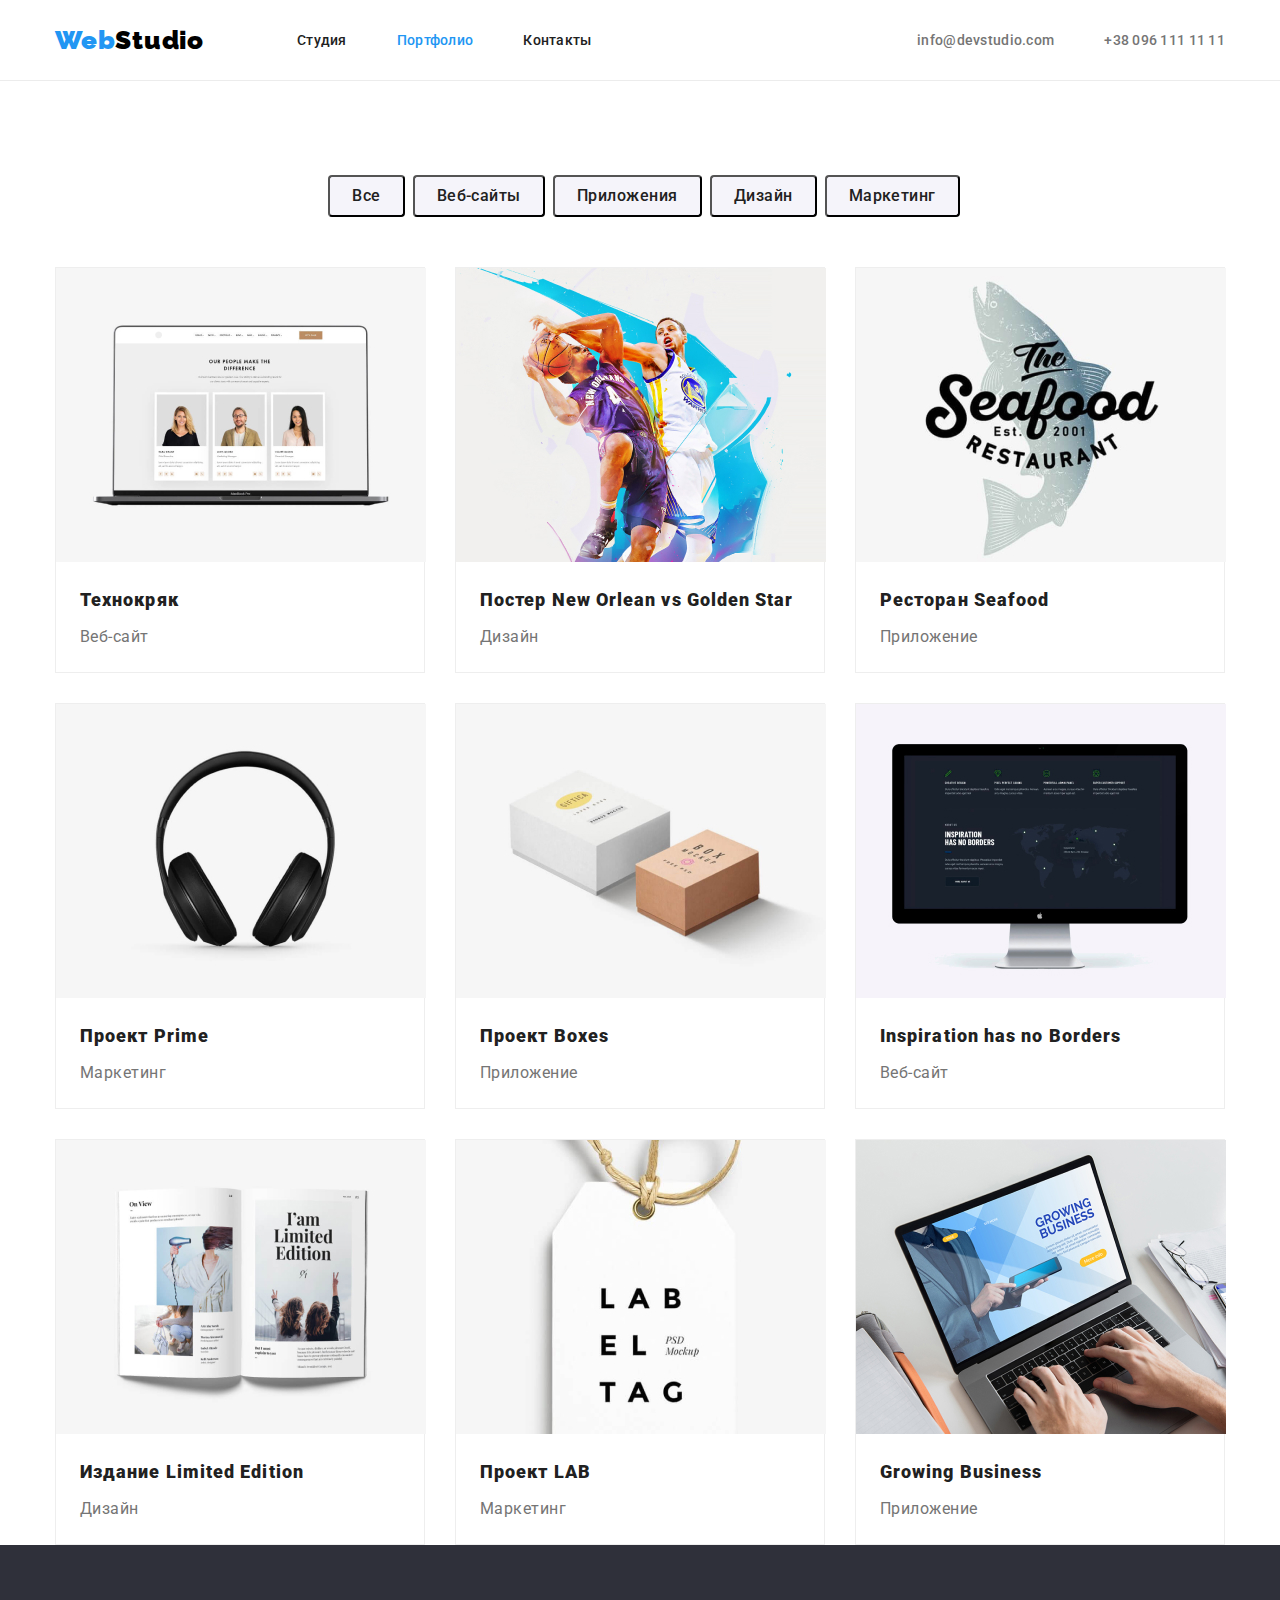
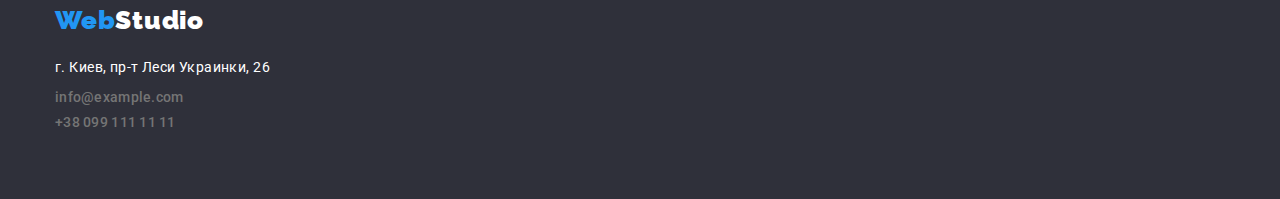
==== commit a78eada7: "homework 3" ====
--- a/portfolio.html
+++ b/portfolio.html
@@ -16,7 +16,7 @@
     <link rel="stylesheet" href="css/style.css" />
   </head>
   <body>
-    <header class="page-header">
+    <header class="page-header dividing-line">
       <div class="container">
         <nav class="site-nav">
           <a class="logo" href="index.html">
@@ -49,8 +49,6 @@
           </li>
         </ul>
       </div>
-
-      <div class="dividing-line"></div>
     </header>
     <main>
       <h1 hidden>filters</h1>
--- a/css/style.css
+++ b/css/style.css
@@ -137,7 +137,7 @@
 }
 
 .hero {
-  padding-bottom: 280px;
+  padding-bottom: 200px;
   padding-top: 200px;
   background-color: #2f303a;
 
@@ -168,8 +168,14 @@
   width: 1200px;
   padding-left: 15px;
   padding-right: 15px;
+
   margin-left: auto;
   margin-right: auto;
+}
+
+.main-part {
+  padding-bottom: 94px;
+  padding-top: 94px;
 }
 
 .opportunities-list {
@@ -178,7 +184,7 @@
 
 .opportunities-list-item {
   width: 270px;
-  margin-top: 94px;
+
   margin-right: 30px;
 
   margin-left: auto;
@@ -208,8 +214,10 @@
   font-weight: 900;
   font-size: 36px;
   line-height: 1.167;
+  padding-bottom: 50px;
+  
   text-align: center;
-  margin-top: 94px;
+
   letter-spacing: 0.03em;
 }
 
@@ -222,12 +230,15 @@
   margin-right: auto;
 }
 
+.doings {
+  padding-bottom: 94px;
+}
+
 .doings-list {
   display: flex;
 }
 
-.doings-images {
-  margin-top: 50px;
+
 }
 .doings-images:not(:last-child) {
   margin-right: 30px;
@@ -242,6 +253,10 @@
   padding-right: 15px;
   text-align: center;
 }
+
+.team{padding-bottom: 94px;
+padding-top: 94px;
+background: #F5F4FA;}
 
 .team-list {
   display: flex;
@@ -258,8 +273,7 @@
   margin-right: 0px;
 }
 
-.our-team {
-  margin-bottom: 50px;
+
 }
 
 .members-name {
@@ -286,7 +300,7 @@
   background-color: #2f303a;
   padding-top: 60px;
   padding-bottom: 60px;
-  margin-top: 94px;
+  
 }
 .footer .logo {
   margin-bottom: 20px;
@@ -342,7 +356,7 @@
 /* ======PORTFOLIO.HTML STYLES-"MAIN" PART======== */
 
 .dividing-line {
-  border: 1px solid #ececec;
+  border-bottom: 1px solid #ececec;
 }
 
 .filter-button-list {
@@ -411,7 +425,7 @@
 
 .projects-list h3 {
   font-weight: 900;
-
+  margin-bottom: 4px;
   font-size: 18px;
   line-height: 2;
   letter-spacing: 0.06em;
